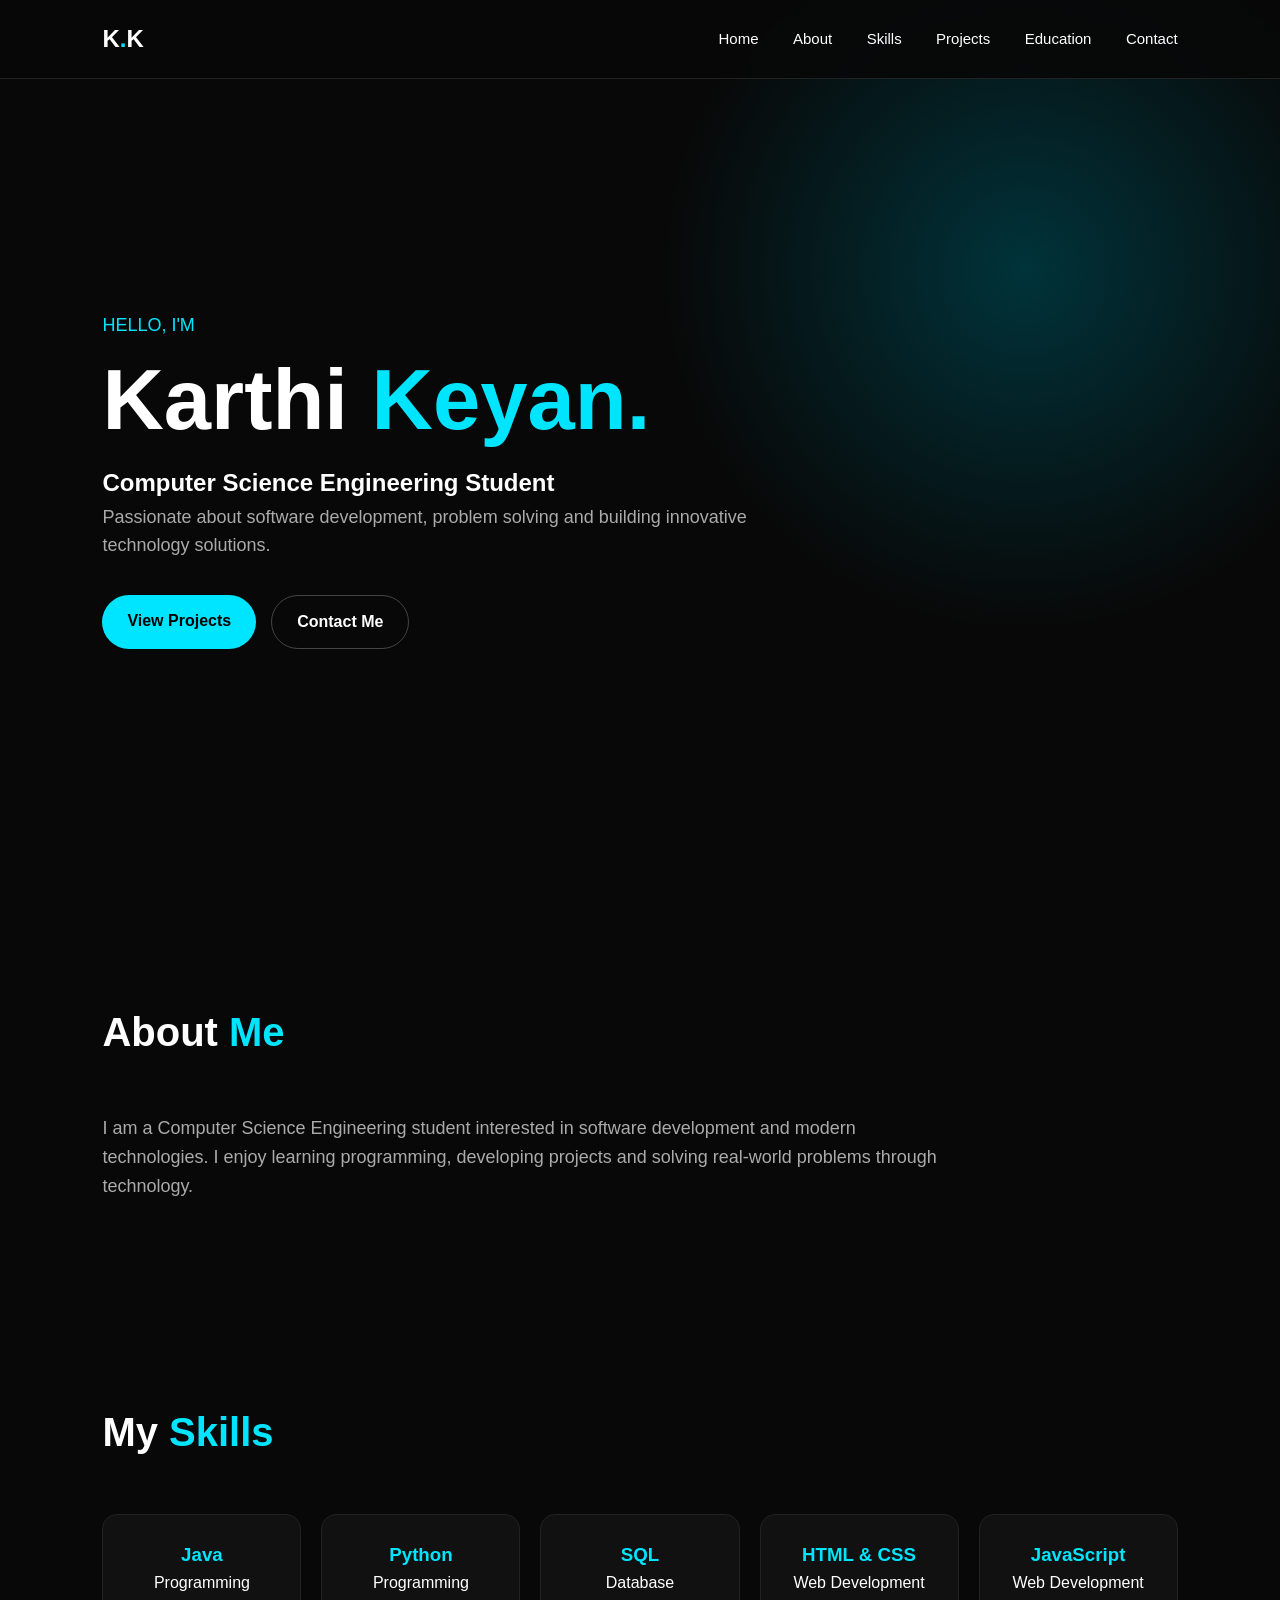
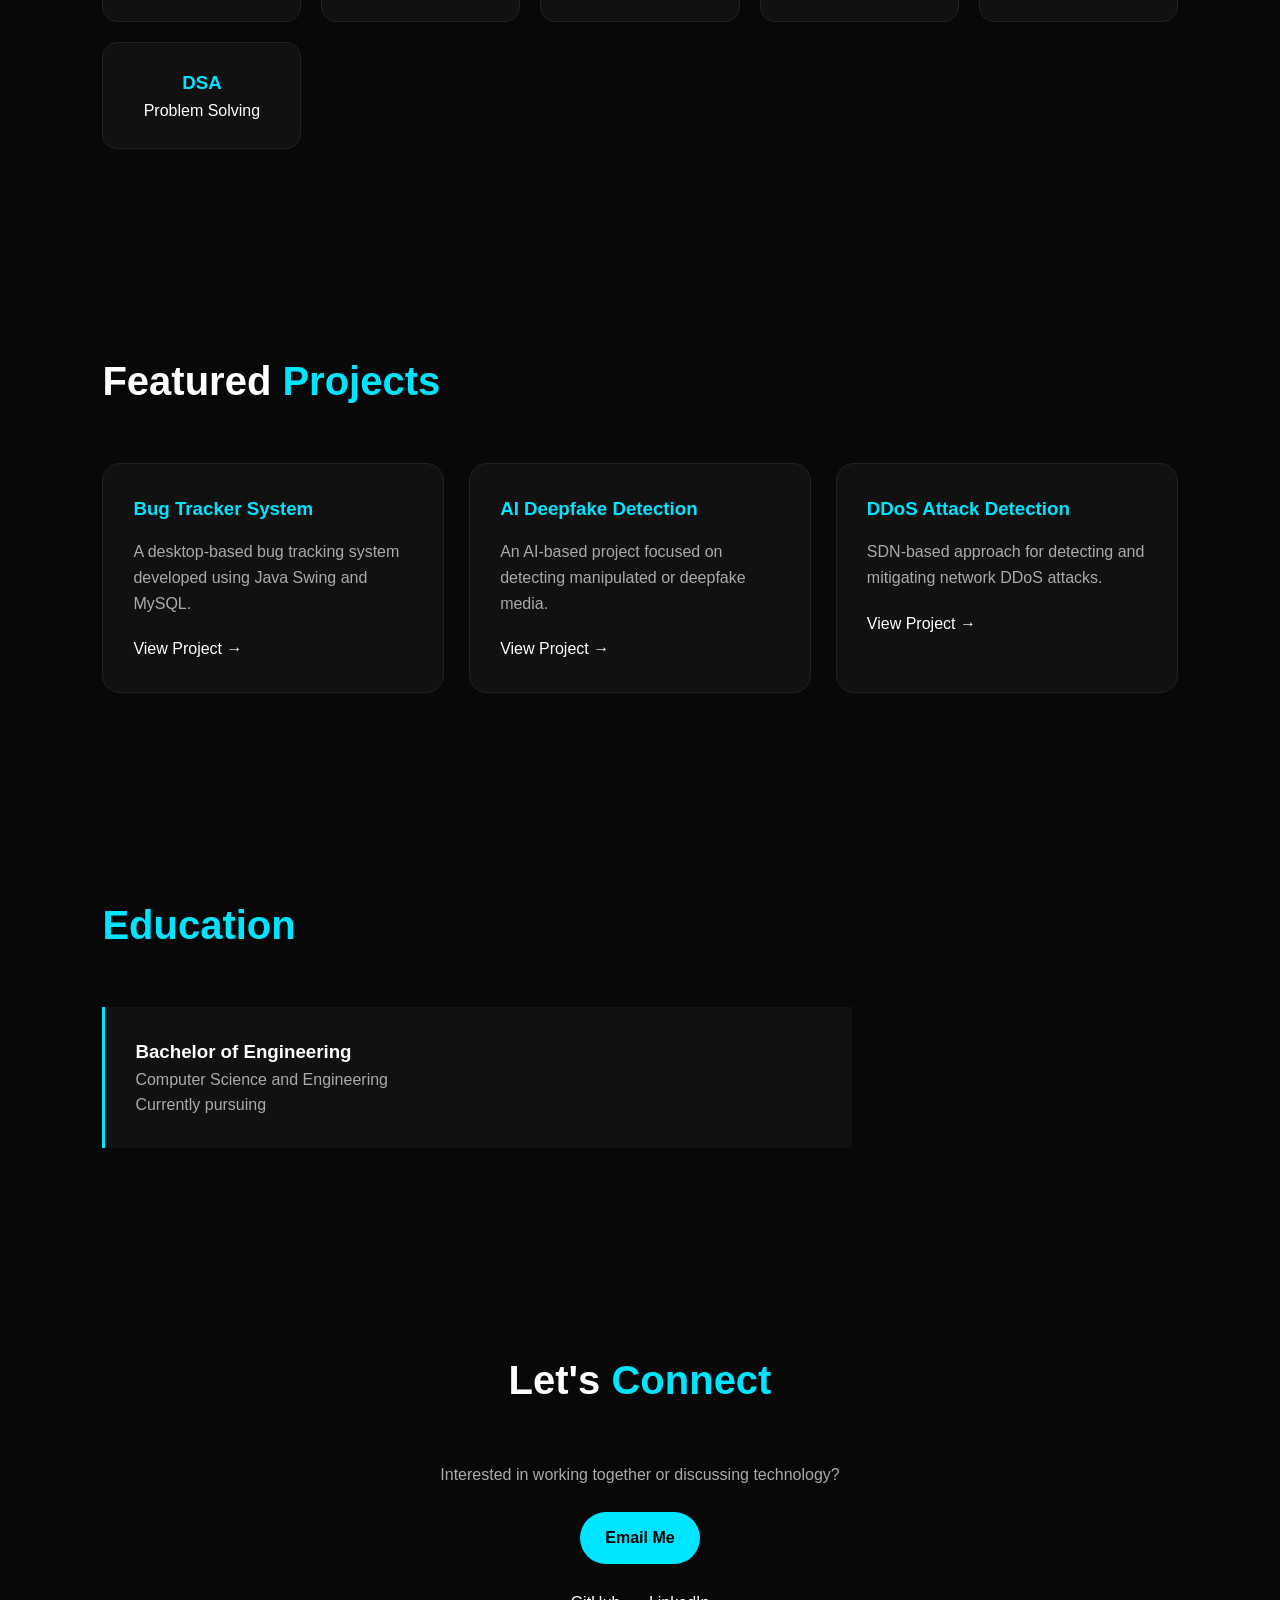
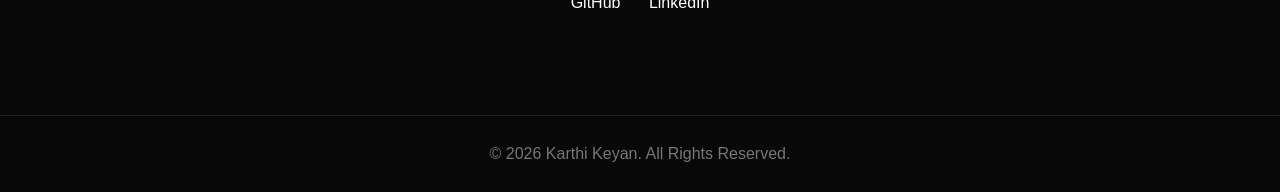
==== index.html @ 6b8c16c9 "Add files via upload" ====
<!DOCTYPE html>
<html lang="en">

<head>
    <meta charset="UTF-8">
    <meta name="viewport" content="width=device-width, initial-scale=1.0">

    <title>Karthi Keyan | Portfolio</title>

    <style>
        * {
            margin: 0;
            padding: 0;
            box-sizing: border-box;
            scroll-behavior: smooth;
        }

        body {
            font-family: Arial, sans-serif;
            background: #080808;
            color: #ffffff;
            line-height: 1.6;
        }

        /* NAVBAR */

        header {
            position: fixed;
            top: 0;
            width: 100%;
            padding: 20px 8%;
            display: flex;
            justify-content: space-between;
            align-items: center;
            background: rgba(8, 8, 8, 0.9);
            backdrop-filter: blur(10px);
            z-index: 1000;
            border-bottom: 1px solid #222;
        }

        .logo {
            font-size: 24px;
            font-weight: bold;
        }

        .logo span {
            color: #00e5ff;
        }

        nav a {
            color: white;
            text-decoration: none;
            margin-left: 30px;
            font-size: 15px;
            transition: 0.3s;
        }

        nav a:hover {
            color: #00e5ff;
        }

        /* HERO */

        .hero {
            min-height: 100vh;
            display: flex;
            align-items: center;
            padding: 120px 8% 60px;
            background:
                radial-gradient(circle at 80% 30%, #00333a 0%, transparent 30%),
                #080808;
        }

        .hero-content {
            max-width: 750px;
        }

        .small-title {
            color: #00e5ff;
            font-size: 18px;
            margin-bottom: 15px;
        }

        .hero h1 {
            font-size: clamp(45px, 7vw, 85px);
            line-height: 1.05;
            margin-bottom: 20px;
        }

        .hero h1 span {
            color: #00e5ff;
        }

        .hero p {
            color: #aaa;
            font-size: 18px;
            max-width: 650px;
            margin-bottom: 35px;
        }

        .buttons {
            display: flex;
            gap: 15px;
        }

        .btn {
            padding: 13px 25px;
            border-radius: 30px;
            text-decoration: none;
            font-weight: bold;
            transition: 0.3s;
        }

        .primary {
            background: #00e5ff;
            color: #000;
        }

        .primary:hover {
            transform: translateY(-3px);
            box-shadow: 0 0 25px rgba(0, 229, 255, 0.5);
        }

        .secondary {
            border: 1px solid #444;
            color: white;
        }

        .secondary:hover {
            border-color: #00e5ff;
            color: #00e5ff;
        }

        /* SECTIONS */

        section {
            padding: 100px 8%;
        }

        .section-title {
            font-size: 40px;
            margin-bottom: 50px;
        }

        .section-title span {
            color: #00e5ff;
        }

        .about {
            max-width: 850px;
            color: #aaa;
            font-size: 18px;
        }

        /* SKILLS */

        .skills-container {
            display: grid;
            grid-template-columns: repeat(auto-fit, minmax(180px, 1fr));
            gap: 20px;
        }

        .skill {
            padding: 25px;
            background: #111;
            border: 1px solid #222;
            border-radius: 15px;
            text-align: center;
            transition: 0.3s;
        }

        .skill:hover {
            transform: translateY(-8px);
            border-color: #00e5ff;
        }

        .skill h3 {
            color: #00e5ff;
        }

        /* PROJECTS */

        .projects {
            display: grid;
            grid-template-columns: repeat(auto-fit, minmax(280px, 1fr));
            gap: 25px;
        }

        .project-card {
            background: #111;
            border: 1px solid #222;
            border-radius: 18px;
            padding: 30px;
            transition: 0.3s;
        }

        .project-card:hover {
            transform: translateY(-8px);
            border-color: #00e5ff;
        }

        .project-card h3 {
            margin-bottom: 15px;
            color: #00e5ff;
        }

        .project-card p {
            color: #aaa;
            margin-bottom: 20px;
        }

        .project-link {
            color: white;
            text-decoration: none;
        }

        .project-link:hover {
            color: #00e5ff;
        }

        /* EDUCATION */

        .education-card {
            background: #111;
            padding: 30px;
            border-left: 3px solid #00e5ff;
            max-width: 750px;
        }

        .education-card p {
            color: #aaa;
        }

        /* CONTACT */

        .contact {
            text-align: center;
        }

        .contact p {
            color: #aaa;
            margin-bottom: 25px;
        }

        .socials a {
            color: white;
            text-decoration: none;
            margin: 0 12px;
        }

        .socials a:hover {
            color: #00e5ff;
        }

        /* FOOTER */

        footer {
            text-align: center;
            padding: 25px;
            border-top: 1px solid #222;
            color: #777;
        }

        /* MOBILE */

        @media (max-width: 700px) {

            header {
                padding: 18px 5%;
            }

            nav {
                display: none;
            }

            section {
                padding: 80px 6%;
            }

            .hero {
                padding: 120px 6% 60px;
            }

            .hero h1 {
                font-size: 50px;
            }

            .buttons {
                flex-direction: column;
                width: fit-content;
            }
        }
    </style>
</head>

<body>

    <!-- NAVBAR -->

    <header>

        <div class="logo">
            K<span>.</span>K
        </div>

        <nav>
            <a href="#home">Home</a>
            <a href="#about">About</a>
            <a href="#skills">Skills</a>
            <a href="#projects">Projects</a>
            <a href="#education">Education</a>
            <a href="#contact">Contact</a>
        </nav>

    </header>


    <!-- HOME -->

    <section class="hero" id="home">

        <div class="hero-content">

            <div class="small-title">
                HELLO, I'M
            </div>

            <h1>
                Karthi <span>Keyan.</span>
            </h1>

            <h2>
                Computer Science Engineering Student
            </h2>

            <p>
                Passionate about software development, problem solving
                and building innovative technology solutions.
            </p>

            <div class="buttons">

                <a href="#projects" class="btn primary">
                    View Projects
                </a>

                <a href="#contact" class="btn secondary">
                    Contact Me
                </a>

            </div>

        </div>

    </section>


    <!-- ABOUT -->

    <section id="about">

        <h2 class="section-title">
            About <span>Me</span>
        </h2>

        <p class="about">

            I am a Computer Science Engineering student interested in
            software development and modern technologies. I enjoy
            learning programming, developing projects and solving
            real-world problems through technology.

        </p>

    </section>


    <!-- SKILLS -->

    <section id="skills">

        <h2 class="section-title">
            My <span>Skills</span>
        </h2>

        <div class="skills-container">

            <div class="skill">
                <h3>Java</h3>
                <p>Programming</p>
            </div>

            <div class="skill">
                <h3>Python</h3>
                <p>Programming</p>
            </div>

            <div class="skill">
                <h3>SQL</h3>
                <p>Database</p>
            </div>

            <div class="skill">
                <h3>HTML & CSS</h3>
                <p>Web Development</p>
            </div>

            <div class="skill">
                <h3>JavaScript</h3>
                <p>Web Development</p>
            </div>

            <div class="skill">
                <h3>DSA</h3>
                <p>Problem Solving</p>
            </div>

        </div>

    </section>


    <!-- PROJECTS -->

    <section id="projects">

        <h2 class="section-title">
            Featured <span>Projects</span>
        </h2>

        <div class="projects">

            <div class="project-card">

                <h3>Bug Tracker System</h3>

                <p>
                    A desktop-based bug tracking system developed
                    using Java Swing and MySQL.
                </p>

                <a href="#" class="project-link">
                    View Project →
                </a>

            </div>


            <div class="project-card">

                <h3>AI Deepfake Detection</h3>

                <p>
                    An AI-based project focused on detecting
                    manipulated or deepfake media.
                </p>

                <a href="#" class="project-link">
                    View Project →
                </a>

            </div>


            <div class="project-card">

                <h3>DDoS Attack Detection</h3>

                <p>
                    SDN-based approach for detecting and mitigating
                    network DDoS attacks.
                </p>

                <a href="#" class="project-link">
                    View Project →
                </a>

            </div>

        </div>

    </section>


    <!-- EDUCATION -->

    <section id="education">

        <h2 class="section-title">
            <span>Education</span>
        </h2>

        <div class="education-card">

            <h3>Bachelor of Engineering</h3>

            <p>
                Computer Science and Engineering
            </p>

            <p>
                Currently pursuing
            </p>

        </div>

    </section>


    <!-- CONTACT -->

    <section class="contact" id="contact">

        <h2 class="section-title">
            Let's <span>Connect</span>
        </h2>

        <p>
            Interested in working together or discussing technology?
        </p>

        <div class="buttons" style="justify-content:center;">

            <a href="mailto:your-email@example.com"
               class="btn primary">
                Email Me
            </a>

        </div>

        <br>

        <div class="socials">

            <a href="#">GitHub</a>
            <a href="#">LinkedIn</a>

        </div>

    </section>


    <!-- FOOTER -->

    <footer>

        © 2026 Karthi Keyan. All Rights Reserved.

    </footer>

</body>

</html>
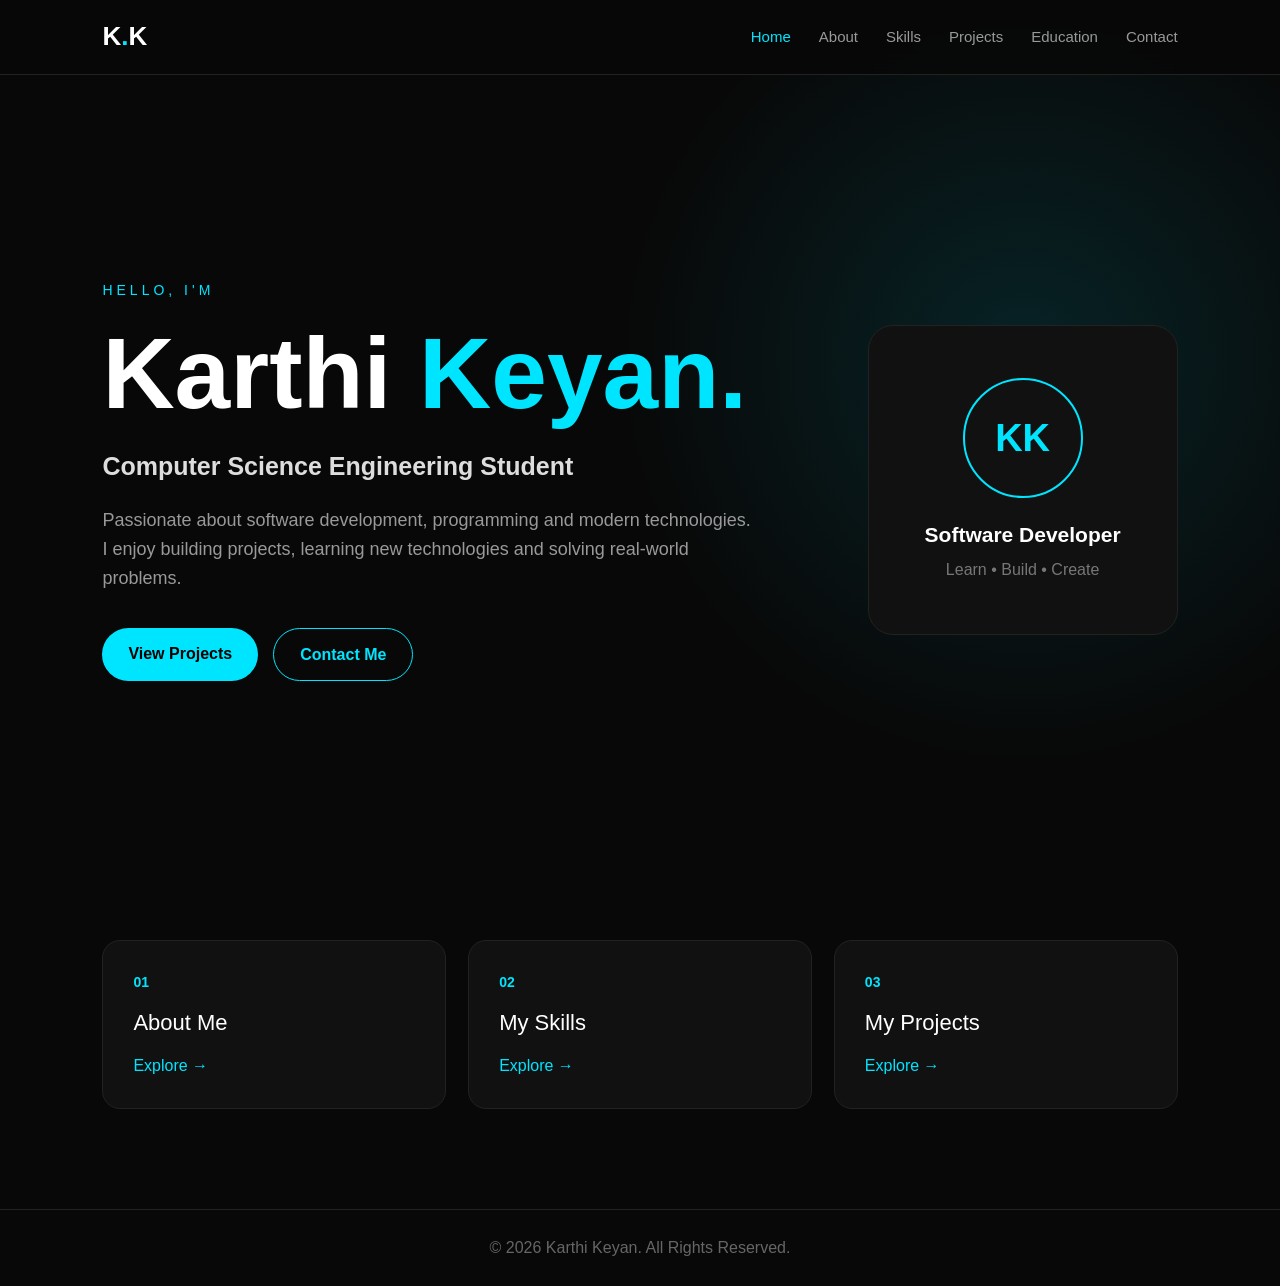
==== commit 91098979: "Add files via upload" ====
--- a/index.html
+++ b/index.html
@@ -3,294 +3,13 @@
 
 <head>
     <meta charset="UTF-8">
-    <meta name="viewport" content="width=device-width, initial-scale=1.0">
+
+    <meta name="viewport"
+          content="width=device-width, initial-scale=1.0">
 
     <title>Karthi Keyan | Portfolio</title>
 
-    <style>
-        * {
-            margin: 0;
-            padding: 0;
-            box-sizing: border-box;
-            scroll-behavior: smooth;
-        }
-
-        body {
-            font-family: Arial, sans-serif;
-            background: #080808;
-            color: #ffffff;
-            line-height: 1.6;
-        }
-
-        /* NAVBAR */
-
-        header {
-            position: fixed;
-            top: 0;
-            width: 100%;
-            padding: 20px 8%;
-            display: flex;
-            justify-content: space-between;
-            align-items: center;
-            background: rgba(8, 8, 8, 0.9);
-            backdrop-filter: blur(10px);
-            z-index: 1000;
-            border-bottom: 1px solid #222;
-        }
-
-        .logo {
-            font-size: 24px;
-            font-weight: bold;
-        }
-
-        .logo span {
-            color: #00e5ff;
-        }
-
-        nav a {
-            color: white;
-            text-decoration: none;
-            margin-left: 30px;
-            font-size: 15px;
-            transition: 0.3s;
-        }
-
-        nav a:hover {
-            color: #00e5ff;
-        }
-
-        /* HERO */
-
-        .hero {
-            min-height: 100vh;
-            display: flex;
-            align-items: center;
-            padding: 120px 8% 60px;
-            background:
-                radial-gradient(circle at 80% 30%, #00333a 0%, transparent 30%),
-                #080808;
-        }
-
-        .hero-content {
-            max-width: 750px;
-        }
-
-        .small-title {
-            color: #00e5ff;
-            font-size: 18px;
-            margin-bottom: 15px;
-        }
-
-        .hero h1 {
-            font-size: clamp(45px, 7vw, 85px);
-            line-height: 1.05;
-            margin-bottom: 20px;
-        }
-
-        .hero h1 span {
-            color: #00e5ff;
-        }
-
-        .hero p {
-            color: #aaa;
-            font-size: 18px;
-            max-width: 650px;
-            margin-bottom: 35px;
-        }
-
-        .buttons {
-            display: flex;
-            gap: 15px;
-        }
-
-        .btn {
-            padding: 13px 25px;
-            border-radius: 30px;
-            text-decoration: none;
-            font-weight: bold;
-            transition: 0.3s;
-        }
-
-        .primary {
-            background: #00e5ff;
-            color: #000;
-        }
-
-        .primary:hover {
-            transform: translateY(-3px);
-            box-shadow: 0 0 25px rgba(0, 229, 255, 0.5);
-        }
-
-        .secondary {
-            border: 1px solid #444;
-            color: white;
-        }
-
-        .secondary:hover {
-            border-color: #00e5ff;
-            color: #00e5ff;
-        }
-
-        /* SECTIONS */
-
-        section {
-            padding: 100px 8%;
-        }
-
-        .section-title {
-            font-size: 40px;
-            margin-bottom: 50px;
-        }
-
-        .section-title span {
-            color: #00e5ff;
-        }
-
-        .about {
-            max-width: 850px;
-            color: #aaa;
-            font-size: 18px;
-        }
-
-        /* SKILLS */
-
-        .skills-container {
-            display: grid;
-            grid-template-columns: repeat(auto-fit, minmax(180px, 1fr));
-            gap: 20px;
-        }
-
-        .skill {
-            padding: 25px;
-            background: #111;
-            border: 1px solid #222;
-            border-radius: 15px;
-            text-align: center;
-            transition: 0.3s;
-        }
-
-        .skill:hover {
-            transform: translateY(-8px);
-            border-color: #00e5ff;
-        }
-
-        .skill h3 {
-            color: #00e5ff;
-        }
-
-        /* PROJECTS */
-
-        .projects {
-            display: grid;
-            grid-template-columns: repeat(auto-fit, minmax(280px, 1fr));
-            gap: 25px;
-        }
-
-        .project-card {
-            background: #111;
-            border: 1px solid #222;
-            border-radius: 18px;
-            padding: 30px;
-            transition: 0.3s;
-        }
-
-        .project-card:hover {
-            transform: translateY(-8px);
-            border-color: #00e5ff;
-        }
-
-        .project-card h3 {
-            margin-bottom: 15px;
-            color: #00e5ff;
-        }
-
-        .project-card p {
-            color: #aaa;
-            margin-bottom: 20px;
-        }
-
-        .project-link {
-            color: white;
-            text-decoration: none;
-        }
-
-        .project-link:hover {
-            color: #00e5ff;
-        }
-
-        /* EDUCATION */
-
-        .education-card {
-            background: #111;
-            padding: 30px;
-            border-left: 3px solid #00e5ff;
-            max-width: 750px;
-        }
-
-        .education-card p {
-            color: #aaa;
-        }
-
-        /* CONTACT */
-
-        .contact {
-            text-align: center;
-        }
-
-        .contact p {
-            color: #aaa;
-            margin-bottom: 25px;
-        }
-
-        .socials a {
-            color: white;
-            text-decoration: none;
-            margin: 0 12px;
-        }
-
-        .socials a:hover {
-            color: #00e5ff;
-        }
-
-        /* FOOTER */
-
-        footer {
-            text-align: center;
-            padding: 25px;
-            border-top: 1px solid #222;
-            color: #777;
-        }
-
-        /* MOBILE */
-
-        @media (max-width: 700px) {
-
-            header {
-                padding: 18px 5%;
-            }
-
-            nav {
-                display: none;
-            }
-
-            section {
-                padding: 80px 6%;
-            }
-
-            .hero {
-                padding: 120px 6% 60px;
-            }
-
-            .hero h1 {
-                font-size: 50px;
-            }
-
-            .buttons {
-                flex-direction: column;
-                width: fit-content;
-            }
-        }
-    </style>
+    <link rel="stylesheet" href="style.css">
 </head>
 
 <body>
@@ -304,12 +23,31 @@
         </div>
 
         <nav>
-            <a href="#home">Home</a>
-            <a href="#about">About</a>
-            <a href="#skills">Skills</a>
-            <a href="#projects">Projects</a>
-            <a href="#education">Education</a>
-            <a href="#contact">Contact</a>
+
+            <a href="index.html" class="active">
+                Home
+            </a>
+
+            <a href="about.html">
+                About
+            </a>
+
+            <a href="skills.html">
+                Skills
+            </a>
+
+            <a href="projects.html">
+                Projects
+            </a>
+
+            <a href="education.html">
+                Education
+            </a>
+
+            <a href="contact.html">
+                Contact
+            </a>
+
         </nav>
 
     </header>
@@ -317,236 +55,140 @@
 
     <!-- HOME -->
 
-    <section class="hero" id="home">
+    <main>
 
-        <div class="hero-content">
+        <section class="home">
 
-            <div class="small-title">
-                HELLO, I'M
-            </div>
+            <div class="home-content">
 
-            <h1>
-                Karthi <span>Keyan.</span>
-            </h1>
+                <p class="small-title">
+                    HELLO, I'M
+                </p>
 
-            <h2>
-                Computer Science Engineering Student
-            </h2>
+                <h1>
+                    Karthi <span>Keyan.</span>
+                </h1>
 
-            <p>
-                Passionate about software development, problem solving
-                and building innovative technology solutions.
-            </p>
+                <h2>
+                    Computer Science Engineering Student
+                </h2>
 
-            <div class="buttons">
+                <p class="description">
+                    Passionate about software development,
+                    programming and modern technologies.
+                    I enjoy building projects, learning new
+                    technologies and solving real-world problems.
+                </p>
 
-                <a href="#projects" class="btn primary">
-                    View Projects
-                </a>
 
-                <a href="#contact" class="btn secondary">
-                    Contact Me
-                </a>
+                <!-- BUTTONS -->
+
+                <div class="buttons">
+
+                    <a href="projects.html"
+                       class="main-button">
+                        View Projects
+                    </a>
+
+                    <a href="contact.html"
+                       class="outline-button">
+                        Contact Me
+                    </a>
+
+                </div>
 
             </div>
 
-        </div>
 
-    </section>
+            <!-- RIGHT SIDE -->
+
+            <div class="home-card">
+
+                <div class="profile-circle">
+                    KK
+                </div>
+
+                <h3>
+                    Software Developer
+                </h3>
+
+                <p>
+                    Learn • Build • Create
+                </p>
+
+            </div>
+
+        </section>
 
 
-    <!-- ABOUT -->
+        <!-- QUICK INFO -->
 
-    <section id="about">
+        <section class="quick-section">
 
-        <h2 class="section-title">
-            About <span>Me</span>
-        </h2>
+            <div class="quick-card">
 
-        <p class="about">
-
-            I am a Computer Science Engineering student interested in
-            software development and modern technologies. I enjoy
-            learning programming, developing projects and solving
-            real-world problems through technology.
-
-        </p>
-
-    </section>
-
-
-    <!-- SKILLS -->
-
-    <section id="skills">
-
-        <h2 class="section-title">
-            My <span>Skills</span>
-        </h2>
-
-        <div class="skills-container">
-
-            <div class="skill">
-                <h3>Java</h3>
-                <p>Programming</p>
-            </div>
-
-            <div class="skill">
-                <h3>Python</h3>
-                <p>Programming</p>
-            </div>
-
-            <div class="skill">
-                <h3>SQL</h3>
-                <p>Database</p>
-            </div>
-
-            <div class="skill">
-                <h3>HTML & CSS</h3>
-                <p>Web Development</p>
-            </div>
-
-            <div class="skill">
-                <h3>JavaScript</h3>
-                <p>Web Development</p>
-            </div>
-
-            <div class="skill">
-                <h3>DSA</h3>
-                <p>Problem Solving</p>
-            </div>
-
-        </div>
-
-    </section>
-
-
-    <!-- PROJECTS -->
-
-    <section id="projects">
-
-        <h2 class="section-title">
-            Featured <span>Projects</span>
-        </h2>
-
-        <div class="projects">
-
-            <div class="project-card">
-
-                <h3>Bug Tracker System</h3>
+                <h3>
+                    01
+                </h3>
 
                 <p>
-                    A desktop-based bug tracking system developed
-                    using Java Swing and MySQL.
+                    About Me
                 </p>
 
-                <a href="#" class="project-link">
-                    View Project →
+                <a href="about.html">
+                    Explore →
                 </a>
 
             </div>
 
 
-            <div class="project-card">
+            <div class="quick-card">
 
-                <h3>AI Deepfake Detection</h3>
+                <h3>
+                    02
+                </h3>
 
                 <p>
-                    An AI-based project focused on detecting
-                    manipulated or deepfake media.
+                    My Skills
                 </p>
 
-                <a href="#" class="project-link">
-                    View Project →
+                <a href="skills.html">
+                    Explore →
                 </a>
 
             </div>
 
 
-            <div class="project-card">
+            <div class="quick-card">
 
-                <h3>DDoS Attack Detection</h3>
+                <h3>
+                    03
+                </h3>
 
                 <p>
-                    SDN-based approach for detecting and mitigating
-                    network DDoS attacks.
+                    My Projects
                 </p>
 
-                <a href="#" class="project-link">
-                    View Project →
+                <a href="projects.html">
+                    Explore →
                 </a>
 
             </div>
 
-        </div>
+        </section>
 
-    </section>
-
-
-    <!-- EDUCATION -->
-
-    <section id="education">
-
-        <h2 class="section-title">
-            <span>Education</span>
-        </h2>
-
-        <div class="education-card">
-
-            <h3>Bachelor of Engineering</h3>
-
-            <p>
-                Computer Science and Engineering
-            </p>
-
-            <p>
-                Currently pursuing
-            </p>
-
-        </div>
-
-    </section>
-
-
-    <!-- CONTACT -->
-
-    <section class="contact" id="contact">
-
-        <h2 class="section-title">
-            Let's <span>Connect</span>
-        </h2>
-
-        <p>
-            Interested in working together or discussing technology?
-        </p>
-
-        <div class="buttons" style="justify-content:center;">
-
-            <a href="mailto:your-email@example.com"
-               class="btn primary">
-                Email Me
-            </a>
-
-        </div>
-
-        <br>
-
-        <div class="socials">
-
-            <a href="#">GitHub</a>
-            <a href="#">LinkedIn</a>
-
-        </div>
-
-    </section>
+    </main>
 
 
     <!-- FOOTER -->
 
     <footer>
 
-        © 2026 Karthi Keyan. All Rights Reserved.
+        © 2026 Karthi Keyan.
+        All Rights Reserved.
 
     </footer>
+
 
 </body>
 
--- a/style.css
+++ b/style.css
@@ -0,0 +1,747 @@
+* {
+    margin: 0;
+    padding: 0;
+    box-sizing: border-box;
+}
+
+html {
+    scroll-behavior: smooth;
+}
+
+body {
+    font-family: Arial, sans-serif;
+    background: #080808;
+    color: #ffffff;
+    line-height: 1.6;
+}
+
+
+/* ================= NAVBAR ================= */
+
+header {
+    position: fixed;
+    top: 0;
+    left: 0;
+    width: 100%;
+
+    height: 75px;
+    padding: 0 8%;
+
+    display: flex;
+    justify-content: space-between;
+    align-items: center;
+
+    background: rgba(8, 8, 8, 0.92);
+    backdrop-filter: blur(15px);
+
+    border-bottom: 1px solid #222;
+
+    z-index: 1000;
+}
+
+.logo {
+    font-size: 26px;
+    font-weight: bold;
+}
+
+.logo span {
+    color: #00e5ff;
+}
+
+nav {
+    display: flex;
+    align-items: center;
+    gap: 28px;
+}
+
+nav a {
+    color: #999;
+    text-decoration: none;
+    font-size: 15px;
+    transition: 0.3s;
+}
+
+nav a:hover,
+nav a.active {
+    color: #00e5ff;
+}
+
+
+/* ================= HOME ================= */
+
+.home {
+    min-height: 100vh;
+
+    padding: 140px 8% 80px;
+
+    display: flex;
+    align-items: center;
+    justify-content: space-between;
+
+    gap: 60px;
+
+    background:
+        radial-gradient(
+            circle at 80% 40%,
+            rgba(0, 229, 255, 0.12),
+            transparent 35%
+        );
+
+}
+
+.home-content {
+    max-width: 750px;
+}
+
+.small-title {
+    color: #00e5ff;
+
+    font-size: 14px;
+
+    letter-spacing: 4px;
+
+    margin-bottom: 20px;
+}
+
+.home-content h1 {
+    font-size: clamp(55px, 8vw, 100px);
+
+    line-height: 1.05;
+
+    margin-bottom: 20px;
+}
+
+.home-content h1 span {
+    color: #00e5ff;
+}
+
+.home-content h2 {
+    font-size: 25px;
+
+    color: #dddddd;
+
+    margin-bottom: 20px;
+}
+
+.description {
+    color: #999;
+
+    font-size: 18px;
+
+    max-width: 650px;
+}
+
+
+/* ================= BUTTONS ================= */
+
+.buttons {
+    display: flex;
+
+    gap: 15px;
+
+    margin-top: 35px;
+}
+
+.main-button,
+.outline-button {
+    display: inline-block;
+
+    padding: 13px 26px;
+
+    border-radius: 30px;
+
+    text-decoration: none;
+
+    font-weight: bold;
+
+    transition: 0.3s;
+}
+
+.main-button {
+    background: #00e5ff;
+
+    color: #000;
+}
+
+.main-button:hover {
+    transform: translateY(-4px);
+
+    box-shadow: 0 0 25px rgba(0, 229, 255, 0.4);
+}
+
+.outline-button {
+    border: 1px solid #00e5ff;
+
+    color: #00e5ff;
+}
+
+.outline-button:hover {
+    background: #00e5ff;
+
+    color: #000;
+
+    transform: translateY(-4px);
+}
+
+
+/* ================= HOME PROFILE CARD ================= */
+
+.home-card {
+    width: 310px;
+    height: 310px;
+
+    flex-shrink: 0;
+
+    display: flex;
+
+    flex-direction: column;
+
+    justify-content: center;
+
+    align-items: center;
+
+    text-align: center;
+
+    background: #111;
+
+    border: 1px solid #222;
+
+    border-radius: 25px;
+
+    transition: 0.3s;
+}
+
+.home-card:hover {
+    transform: translateY(-10px);
+
+    border-color: #00e5ff;
+
+    box-shadow: 0 20px 50px rgba(0, 229, 255, 0.1);
+}
+
+.profile-circle {
+    width: 120px;
+    height: 120px;
+
+    display: flex;
+
+    justify-content: center;
+    align-items: center;
+
+    border: 2px solid #00e5ff;
+
+    border-radius: 50%;
+
+    color: #00e5ff;
+
+    font-size: 38px;
+
+    font-weight: bold;
+
+    margin-bottom: 20px;
+}
+
+.home-card h3 {
+    font-size: 21px;
+
+    margin-bottom: 5px;
+}
+
+.home-card p {
+    color: #777;
+}
+
+
+/* ================= QUICK CARDS ================= */
+
+.quick-section {
+    padding: 40px 8% 100px;
+
+    display: grid;
+
+    grid-template-columns: repeat(3, 1fr);
+
+    gap: 22px;
+}
+
+.quick-card {
+    background: #111;
+
+    border: 1px solid #222;
+
+    border-radius: 18px;
+
+    padding: 30px;
+
+    transition: 0.3s;
+}
+
+.quick-card:hover {
+    transform: translateY(-7px);
+
+    border-color: #00e5ff;
+}
+
+.quick-card h3 {
+    color: #00e5ff;
+
+    font-size: 14px;
+
+    margin-bottom: 12px;
+}
+
+.quick-card p {
+    font-size: 22px;
+
+    margin-bottom: 12px;
+}
+
+.quick-card a {
+    color: #00e5ff;
+
+    text-decoration: none;
+}
+
+
+/* ================= OTHER PAGES ================= */
+
+.page-hero {
+    min-height: 65vh;
+
+    display: flex;
+
+    align-items: center;
+
+    padding: 140px 8% 70px;
+
+    background:
+        radial-gradient(
+            circle at 80% 30%,
+            rgba(0, 229, 255, 0.12),
+            transparent 35%
+        );
+}
+
+.page-content {
+    max-width: 850px;
+}
+
+.page-content h1 {
+    font-size: clamp(50px, 7vw, 85px);
+
+    line-height: 1;
+
+    margin-bottom: 25px;
+}
+
+.page-content h1 span {
+    color: #00e5ff;
+}
+
+.content-section {
+    padding: 80px 8%;
+}
+
+
+/* ================= ABOUT ================= */
+
+.content-card {
+    max-width: 900px;
+
+    background: #111;
+
+    border: 1px solid #222;
+
+    border-radius: 18px;
+
+    padding: 35px;
+
+    margin-bottom: 25px;
+
+    transition: 0.3s;
+}
+
+.content-card:hover {
+    transform: translateY(-5px);
+
+    border-color: #00e5ff;
+}
+
+.content-card h2 {
+    font-size: 30px;
+
+    margin-bottom: 20px;
+}
+
+.content-card h2 span {
+    color: #00e5ff;
+}
+
+.content-card p {
+    color: #999;
+
+    font-size: 17px;
+
+    margin-bottom: 15px;
+}
+
+
+/* ================= SKILLS ================= */
+
+.skills-grid {
+    display: grid;
+
+    grid-template-columns:
+        repeat(auto-fit, minmax(230px, 1fr));
+
+    gap: 22px;
+}
+
+.skill-card {
+    background: #111;
+
+    border: 1px solid #222;
+
+    border-radius: 18px;
+
+    padding: 30px;
+
+    transition: 0.3s;
+}
+
+.skill-card:hover {
+    transform: translateY(-8px);
+
+    border-color: #00e5ff;
+}
+
+.skill-icon {
+    font-size: 30px;
+
+    margin-bottom: 15px;
+}
+
+.skill-card h3 {
+    color: #00e5ff;
+
+    font-size: 22px;
+
+    margin-bottom: 10px;
+}
+
+.skill-card p {
+    color: #999;
+}
+
+
+/* ================= PROJECTS ================= */
+
+.projects-grid {
+    display: grid;
+
+    grid-template-columns:
+        repeat(auto-fit, minmax(300px, 1fr));
+
+    gap: 25px;
+}
+
+.project-card {
+    background: #111;
+
+    border: 1px solid #222;
+
+    border-radius: 20px;
+
+    padding: 35px;
+
+    transition: 0.3s;
+}
+
+.project-card:hover {
+    transform: translateY(-8px);
+
+    border-color: #00e5ff;
+}
+
+.project-number {
+    color: #00e5ff;
+
+    letter-spacing: 2px;
+}
+
+.project-card h2 {
+    font-size: 27px;
+
+    margin: 15px 0;
+}
+
+.project-card p {
+    color: #999;
+
+    margin-bottom: 20px;
+}
+
+.tech {
+    display: flex;
+
+    flex-wrap: wrap;
+
+    gap: 8px;
+
+    margin-bottom: 25px;
+}
+
+.tech span {
+    padding: 6px 12px;
+
+    border: 1px solid #333;
+
+    border-radius: 20px;
+
+    color: #aaa;
+
+    font-size: 12px;
+}
+
+.project-button {
+    color: #00e5ff;
+
+    text-decoration: none;
+
+    font-weight: bold;
+}
+
+
+/* ================= EDUCATION ================= */
+
+.timeline {
+    max-width: 850px;
+
+    border-left: 2px solid #222;
+
+    padding-left: 35px;
+}
+
+.timeline-item {
+    position: relative;
+
+    margin-bottom: 40px;
+}
+
+.timeline-dot {
+    position: absolute;
+
+    width: 14px;
+    height: 14px;
+
+    background: #00e5ff;
+
+    border-radius: 50%;
+
+    left: -43px;
+
+    top: 35px;
+
+    box-shadow: 0 0 15px rgba(0, 229, 255, 0.7);
+}
+
+.education-card {
+    background: #111;
+
+    border: 1px solid #222;
+
+    border-radius: 18px;
+
+    padding: 30px;
+
+    transition: 0.3s;
+}
+
+.education-card:hover {
+    border-color: #00e5ff;
+
+    transform: translateX(5px);
+}
+
+.education-card span {
+    color: #00e5ff;
+
+    font-size: 13px;
+
+    letter-spacing: 2px;
+}
+
+.education-card h2 {
+    margin: 10px 0;
+}
+
+.education-card h3 {
+    color: #bbb;
+
+    margin-bottom: 10px;
+}
+
+.education-card p {
+    color: #888;
+}
+
+
+/* ================= CONTACT ================= */
+
+.contact-grid {
+    display: grid;
+
+    grid-template-columns:
+        repeat(auto-fit, minmax(250px, 1fr));
+
+    gap: 22px;
+}
+
+.contact-card {
+    background: #111;
+
+    border: 1px solid #222;
+
+    border-radius: 18px;
+
+    padding: 35px;
+
+    transition: 0.3s;
+}
+
+.contact-card:hover {
+    transform: translateY(-7px);
+
+    border-color: #00e5ff;
+}
+
+.contact-icon {
+    font-size: 30px;
+
+    color: #00e5ff;
+
+    margin-bottom: 15px;
+}
+
+.contact-card h3 {
+    font-size: 22px;
+
+    margin-bottom: 10px;
+}
+
+.contact-card p {
+    color: #888;
+
+    margin-bottom: 15px;
+}
+
+.contact-card a {
+    color: #00e5ff;
+
+    text-decoration: none;
+
+    font-weight: bold;
+}
+
+
+/* ================= MESSAGE ================= */
+
+.message-box {
+    text-align: center;
+
+    margin-top: 60px;
+
+    padding: 60px 30px;
+
+    background: #0d0d0d;
+
+    border: 1px solid #222;
+
+    border-radius: 20px;
+}
+
+.message-box h2 {
+    font-size: 40px;
+
+    margin-bottom: 15px;
+}
+
+.message-box h2 span {
+    color: #00e5ff;
+}
+
+.message-box p {
+    color: #888;
+
+    margin-bottom: 25px;
+}
+
+
+/* ================= FOOTER ================= */
+
+footer {
+    text-align: center;
+
+    padding: 25px;
+
+    color: #666;
+
+    border-top: 1px solid #222;
+}
+
+
+/* ================= MOBILE ================= */
+
+@media (max-width: 750px) {
+
+    header {
+        padding: 0 6%;
+    }
+
+    nav {
+        gap: 12px;
+    }
+
+    nav a {
+        font-size: 11px;
+    }
+
+    .home {
+        padding: 120px 6% 60px;
+
+        flex-direction: column;
+
+        align-items: flex-start;
+    }
+
+    .home-content h1 {
+        font-size: 55px;
+    }
+
+    .home-content h2 {
+        font-size: 20px;
+    }
+
+    .home-card {
+        width: 100%;
+
+        max-width: 310px;
+
+        align-self: center;
+    }
+
+    .quick-section {
+        grid-template-columns: 1fr;
+
+        padding: 20px 6% 70px;
+    }
+
+    .page-hero {
+        padding: 120px 6% 60px;
+    }
+
+    .content-section {
+        padding: 60px 6%;
+    }
+
+}
